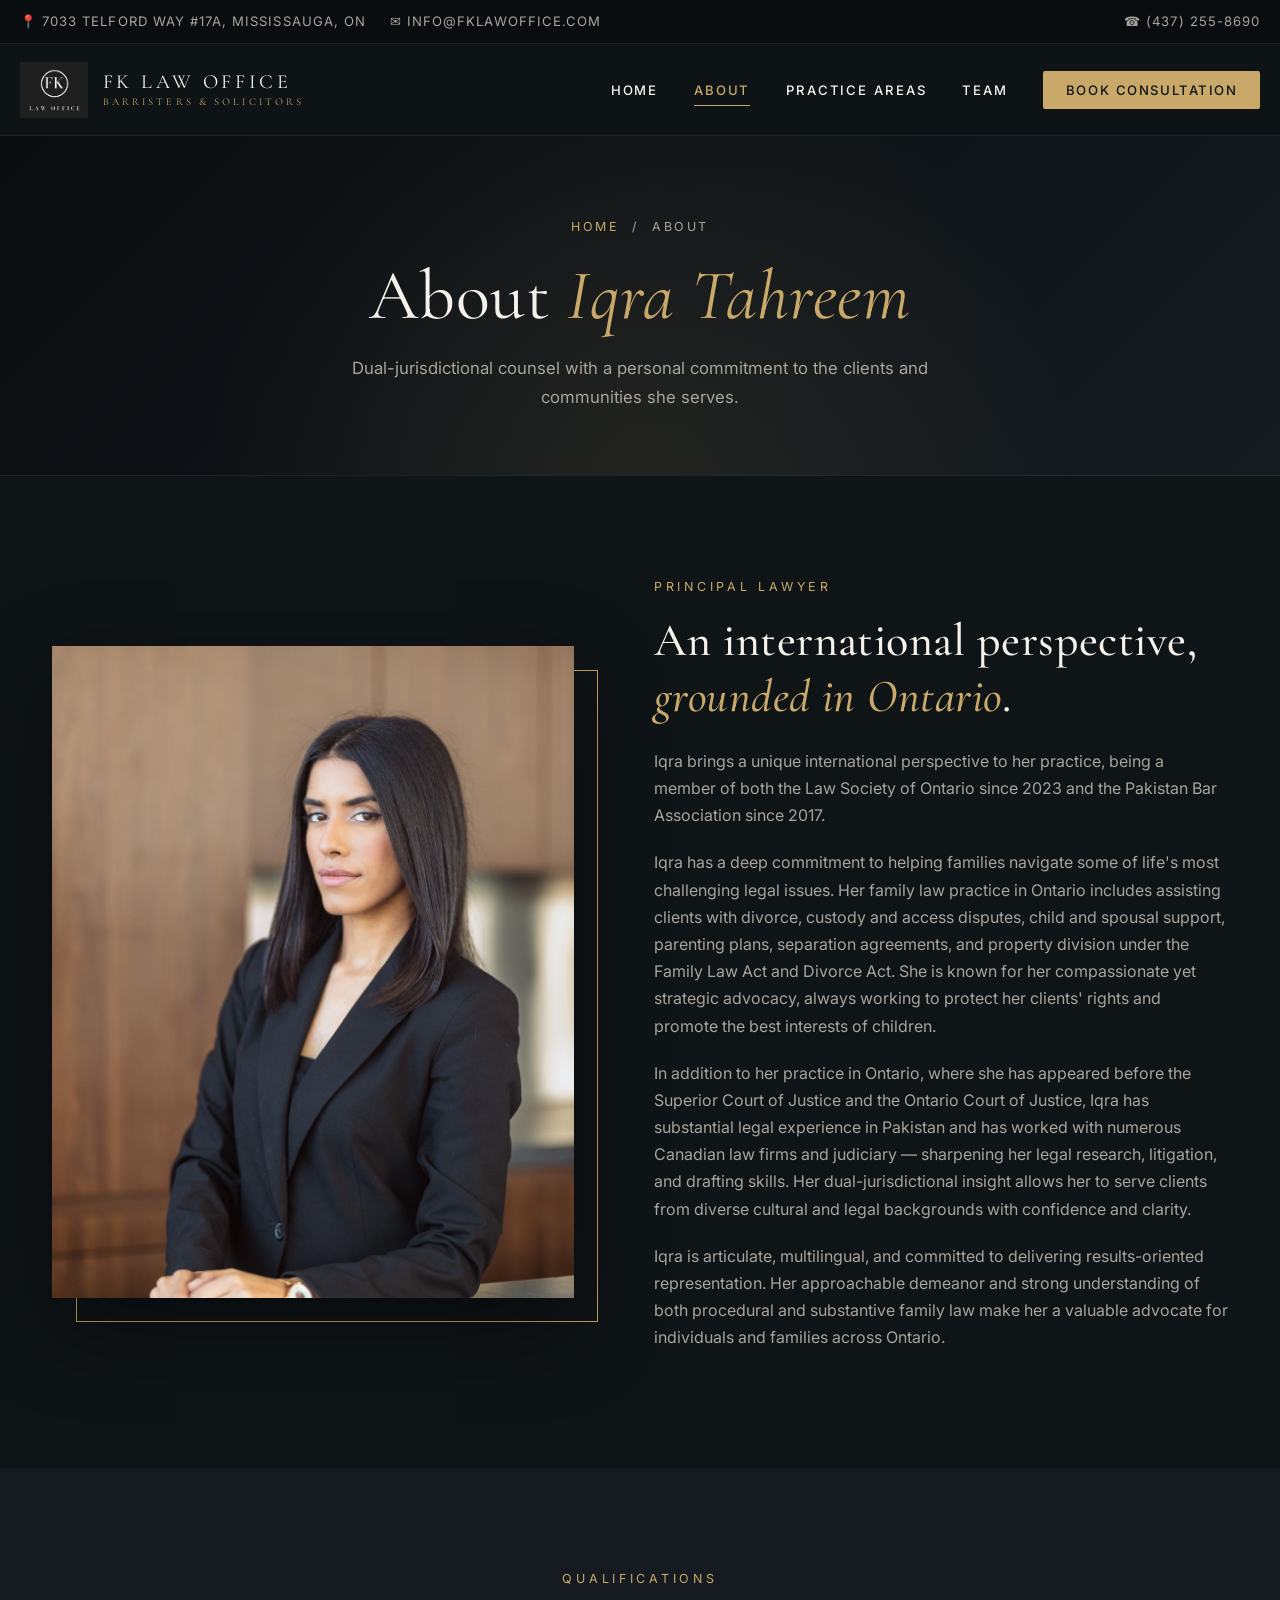
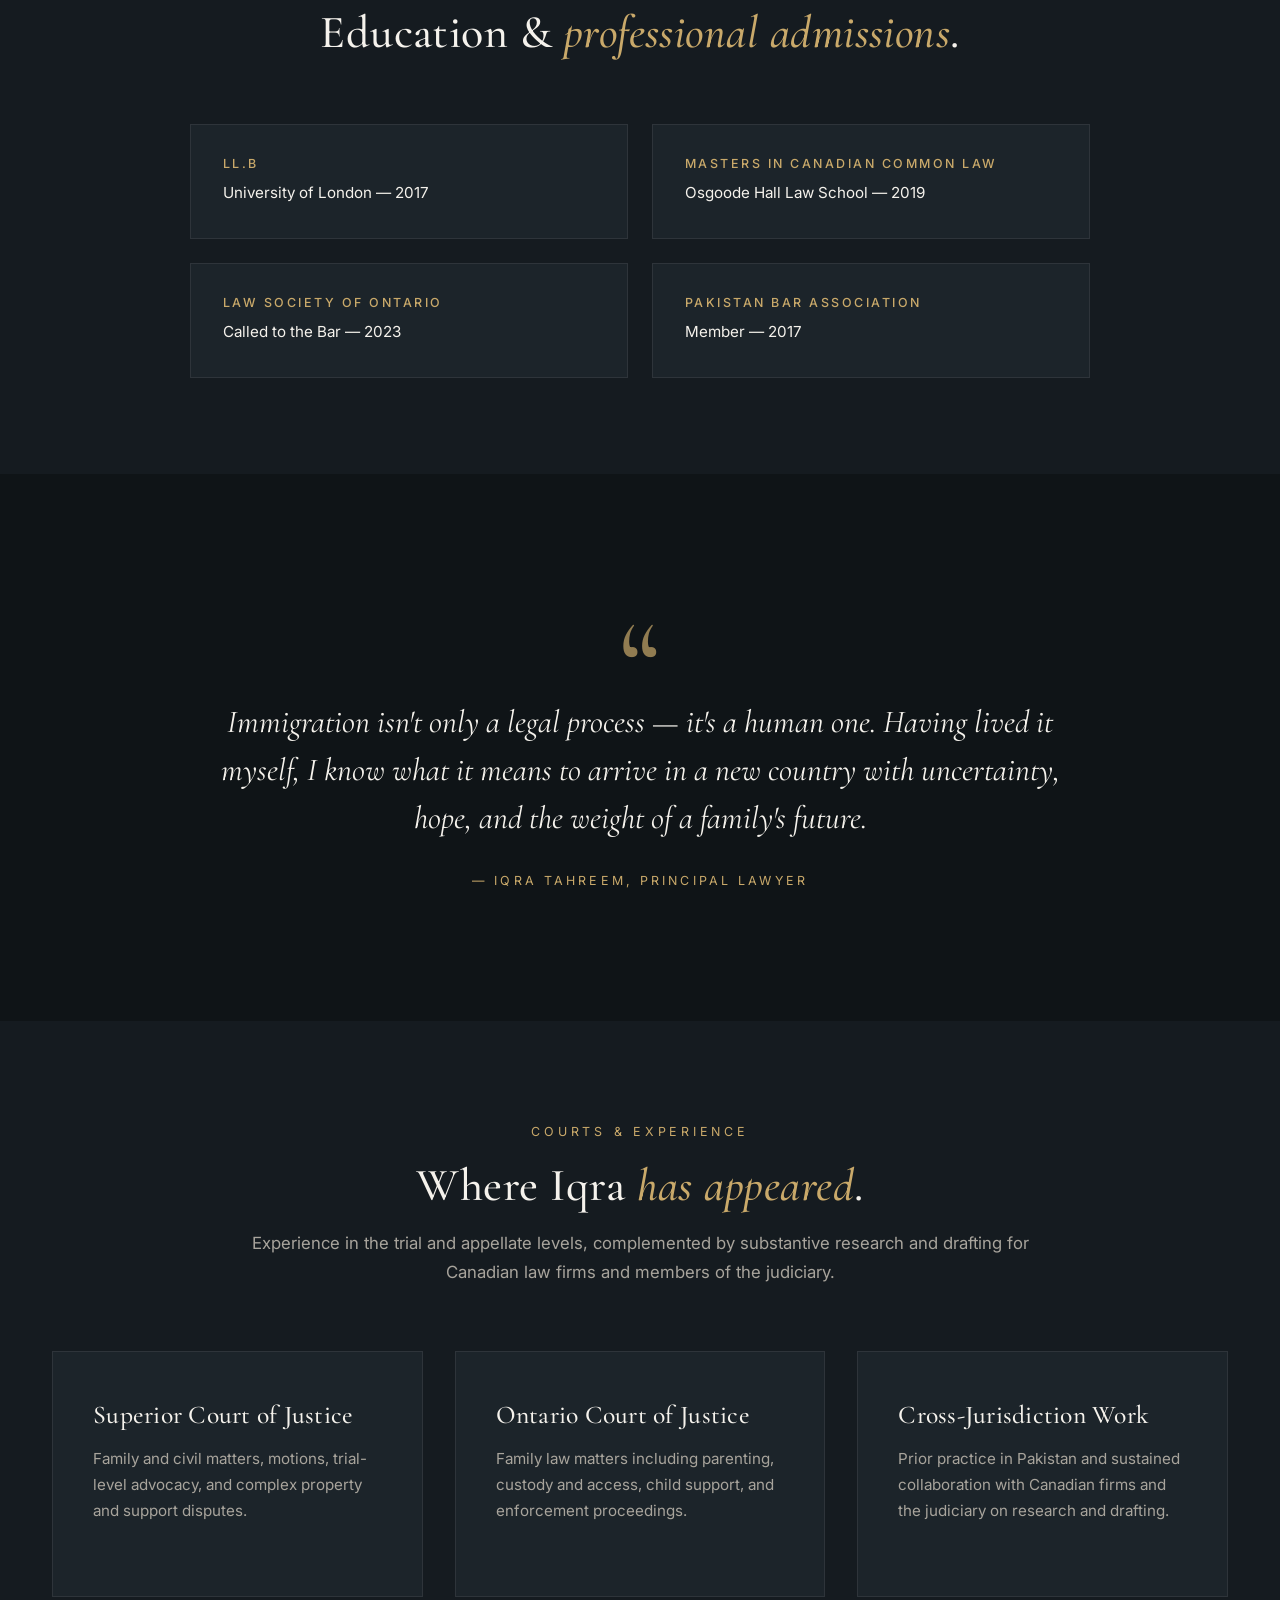
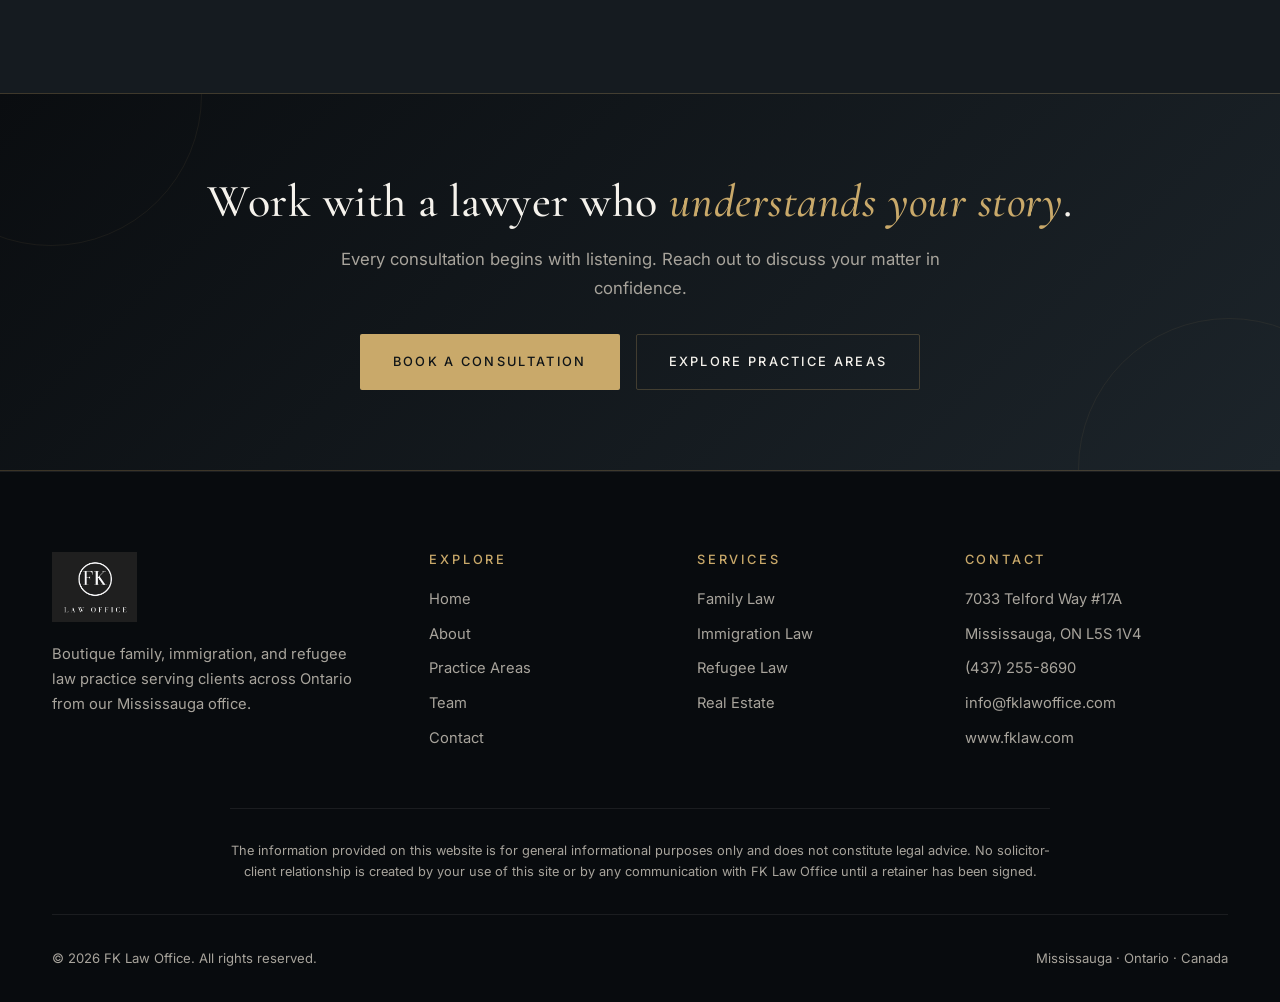
==== about.html @ 16a37f05 "Initial commit: FK Law Office multi-page website - Home, About, Practice Areas, Team, Contact pages " ====
<!DOCTYPE html>
<html lang="en">
<head>
  <meta charset="UTF-8" />
  <meta name="viewport" content="width=device-width, initial-scale=1.0" />
  <title>About Iqra Tahreem | FK Law Office</title>
  <meta name="description" content="Iqra Tahreem is a Barrister & Solicitor licensed in Ontario and Pakistan, leading FK Law Office with a focus on family, immigration, and refugee law." />
  <link rel="preconnect" href="https://fonts.googleapis.com" />
  <link rel="preconnect" href="https://fonts.gstatic.com" crossorigin />
  <link href="https://fonts.googleapis.com/css2?family=Cormorant+Garamond:ital,wght@0,400;0,500;0,600;1,400;1,500&family=Inter:wght@300;400;500;600&display=swap" rel="stylesheet" />
  <link rel="stylesheet" href="css/styles.css" />
  <link rel="icon" type="image/png" href="assets/logo.png" />
</head>
<body>

  <div class="topbar">
    <div class="container topbar-inner">
      <div class="topbar-contact">
        <span>📍 7033 Telford Way #17A, Mississauga, ON</span>
        <span>✉ info@fklawoffice.com</span>
      </div>
      <div><a href="tel:+14372558690">☎ (437) 255-8690</a></div>
    </div>
  </div>

  <nav class="nav">
    <div class="container nav-inner">
      <a href="index.html" class="brand">
        <img src="assets/logo.png" alt="FK Law Office" />
        <div class="brand-text">FK Law Office<span>Barristers & Solicitors</span></div>
      </a>
      <button class="menu-toggle" aria-label="Toggle menu" aria-expanded="false"><span></span><span></span><span></span></button>
      <ul class="nav-links">
        <li><a href="index.html">Home</a></li>
        <li><a href="about.html" class="active">About</a></li>
        <li><a href="practice-areas.html">Practice Areas</a></li>
        <li><a href="team.html">Team</a></li>
        <li><a href="contact.html" class="nav-cta">Book Consultation</a></li>
      </ul>
    </div>
  </nav>

  <header class="page-header">
    <div class="container">
      <div class="breadcrumb"><a href="index.html">Home</a> &nbsp;/&nbsp; About</div>
      <h1>About <em>Iqra Tahreem</em></h1>
      <p>Dual-jurisdictional counsel with a personal commitment to the clients and communities she serves.</p>
    </div>
  </header>

  <section class="section">
    <div class="container split">
      <div class="split-image reveal">
        <img src="assets/iqra.jpeg" alt="Iqra Tahreem, Principal Lawyer" />
      </div>
      <div class="split-content reveal">
        <span class="section-kicker">Principal Lawyer</span>
        <h2>An international perspective, <em>grounded in Ontario</em>.</h2>
        <p>
          Iqra brings a unique international perspective to her practice, being a member of both the Law
          Society of Ontario since 2023 and the Pakistan Bar Association since 2017.
        </p>
        <p>
          Iqra has a deep commitment to helping families navigate some of life's most challenging legal
          issues. Her family law practice in Ontario includes assisting clients with divorce, custody
          and access disputes, child and spousal support, parenting plans, separation agreements, and
          property division under the Family Law Act and Divorce Act. She is known for her compassionate
          yet strategic advocacy, always working to protect her clients' rights and promote the best
          interests of children.
        </p>
        <p>
          In addition to her practice in Ontario, where she has appeared before the Superior Court of
          Justice and the Ontario Court of Justice, Iqra has substantial legal experience in Pakistan
          and has worked with numerous Canadian law firms and judiciary — sharpening her legal research,
          litigation, and drafting skills. Her dual-jurisdictional insight allows her to serve clients
          from diverse cultural and legal backgrounds with confidence and clarity.
        </p>
        <p>
          Iqra is articulate, multilingual, and committed to delivering results-oriented representation.
          Her approachable demeanor and strong understanding of both procedural and substantive family
          law make her a valuable advocate for individuals and families across Ontario.
        </p>
      </div>
    </div>
  </section>

  <section class="section section-alt">
    <div class="container">
      <div class="section-head reveal">
        <span class="section-kicker">Qualifications</span>
        <h2>Education & <em>professional admissions</em>.</h2>
      </div>

      <div class="credentials" style="max-width: 900px; margin: 0 auto; border: none; padding-top: 0; grid-template-columns: 1fr 1fr;">
        <div class="credential reveal" style="padding: 2rem; background: var(--color-surface); border: 1px solid var(--color-line-soft);">
          <h4>LL.B</h4>
          <p style="margin-top: 0.5rem;">University of London — 2017</p>
        </div>
        <div class="credential reveal" style="padding: 2rem; background: var(--color-surface); border: 1px solid var(--color-line-soft);">
          <h4>Masters in Canadian Common Law</h4>
          <p style="margin-top: 0.5rem;">Osgoode Hall Law School — 2019</p>
        </div>
        <div class="credential reveal" style="padding: 2rem; background: var(--color-surface); border: 1px solid var(--color-line-soft);">
          <h4>Law Society of Ontario</h4>
          <p style="margin-top: 0.5rem;">Called to the Bar — 2023</p>
        </div>
        <div class="credential reveal" style="padding: 2rem; background: var(--color-surface); border: 1px solid var(--color-line-soft);">
          <h4>Pakistan Bar Association</h4>
          <p style="margin-top: 0.5rem;">Member — 2017</p>
        </div>
      </div>
    </div>
  </section>

  <section class="section">
    <div class="container">
      <div class="quote-block reveal">
        <p>Immigration isn't only a legal process — it's a human one. Having lived it myself, I know what it means to arrive in a new country with uncertainty, hope, and the weight of a family's future.</p>
        <span class="quote-attr">— Iqra Tahreem, Principal Lawyer</span>
      </div>
    </div>
  </section>

  <section class="section section-alt">
    <div class="container">
      <div class="section-head reveal">
        <span class="section-kicker">Courts & Experience</span>
        <h2>Where Iqra <em>has appeared</em>.</h2>
        <p>Experience in the trial and appellate levels, complemented by substantive research and drafting for Canadian law firms and members of the judiciary.</p>
      </div>

      <div class="practice-grid">
        <div class="practice-card reveal">
          <h3>Superior Court of Justice</h3>
          <p>Family and civil matters, motions, trial-level advocacy, and complex property and support disputes.</p>
        </div>
        <div class="practice-card reveal">
          <h3>Ontario Court of Justice</h3>
          <p>Family law matters including parenting, custody and access, child support, and enforcement proceedings.</p>
        </div>
        <div class="practice-card reveal">
          <h3>Cross-Jurisdiction Work</h3>
          <p>Prior practice in Pakistan and sustained collaboration with Canadian firms and the judiciary on research and drafting.</p>
        </div>
      </div>
    </div>
  </section>

  <section class="cta-banner">
    <div class="container">
      <h2>Work with a lawyer who <em>understands your story</em>.</h2>
      <p>Every consultation begins with listening. Reach out to discuss your matter in confidence.</p>
      <div class="hero-actions" style="justify-content: center;">
        <a href="contact.html" class="btn btn-primary">Book a Consultation</a>
        <a href="practice-areas.html" class="btn btn-outline">Explore Practice Areas</a>
      </div>
    </div>
  </section>

  <footer class="footer">
    <div class="container">
      <div class="footer-grid">
        <div class="footer-brand">
          <img src="assets/logo.png" alt="FK Law Office" />
          <p>Boutique family, immigration, and refugee law practice serving clients across Ontario from our Mississauga office.</p>
        </div>
        <div>
          <h5>Explore</h5>
          <ul>
            <li><a href="index.html">Home</a></li>
            <li><a href="about.html">About</a></li>
            <li><a href="practice-areas.html">Practice Areas</a></li>
            <li><a href="team.html">Team</a></li>
            <li><a href="contact.html">Contact</a></li>
          </ul>
        </div>
        <div>
          <h5>Services</h5>
          <ul>
            <li><a href="practice-areas.html#family">Family Law</a></li>
            <li><a href="practice-areas.html#immigration">Immigration Law</a></li>
            <li><a href="practice-areas.html#refugee">Refugee Law</a></li>
            <li><a href="practice-areas.html#realestate">Real Estate</a></li>
          </ul>
        </div>
        <div>
          <h5>Contact</h5>
          <ul>
            <li>7033 Telford Way #17A</li>
            <li>Mississauga, ON L5S 1V4</li>
            <li><a href="tel:+14372558690">(437) 255-8690</a></li>
            <li><a href="mailto:info@fklawoffice.com">info@fklawoffice.com</a></li>
            <li><a href="https://www.fklaw.com">www.fklaw.com</a></li>
          </ul>
        </div>
      </div>
      <p class="footer-disclaimer">The information provided on this website is for general informational purposes only and does not constitute legal advice. No solicitor-client relationship is created by your use of this site or by any communication with FK Law Office until a retainer has been signed.</p>
      <div class="footer-bottom">
        <span>&copy; 2026 FK Law Office. All rights reserved.</span>
        <span>Mississauga · Ontario · Canada</span>
      </div>
    </div>
  </footer>

  <script src="js/script.js"></script>
</body>
</html>
---- css/styles.css ----
/* ============================================
   FK Law Office — Premium Stylesheet
   ============================================ */

:root {
  --color-bg: #0f1417;
  --color-bg-alt: #151b20;
  --color-surface: #1c242a;
  --color-ink: #f5f2ec;
  --color-muted: #a8a49c;
  --color-accent: #c9a96a;
  --color-accent-dark: #a8894f;
  --color-line: rgba(201, 169, 106, 0.25);
  --color-line-soft: rgba(245, 242, 236, 0.08);
  --font-serif: 'Cormorant Garamond', 'Playfair Display', Georgia, 'Times New Roman', serif;
  --font-sans: 'Inter', 'Helvetica Neue', Arial, sans-serif;
  --max-w: 1240px;
  --shadow-lg: 0 30px 80px rgba(0, 0, 0, 0.45);
}

* {
  margin: 0;
  padding: 0;
  box-sizing: border-box;
}

html {
  scroll-behavior: smooth;
  -webkit-font-smoothing: antialiased;
  -moz-osx-font-smoothing: grayscale;
}

body {
  font-family: var(--font-sans);
  font-size: 16px;
  line-height: 1.7;
  color: var(--color-ink);
  background: var(--color-bg);
  overflow-x: hidden;
}

img {
  max-width: 100%;
  display: block;
}

a {
  color: inherit;
  text-decoration: none;
  transition: color 0.3s ease;
}

h1, h2, h3, h4, h5 {
  font-family: var(--font-serif);
  font-weight: 500;
  letter-spacing: 0.01em;
  line-height: 1.2;
  color: var(--color-ink);
}

h1 { font-size: clamp(2.6rem, 5.5vw, 4.5rem); }
h2 { font-size: clamp(2rem, 3.6vw, 3rem); }
h3 { font-size: clamp(1.4rem, 2vw, 1.75rem); }

p { color: var(--color-muted); }

.container {
  max-width: var(--max-w);
  margin: 0 auto;
  padding: 0 2rem;
}

/* ============================================
   Top Bar
   ============================================ */

.topbar {
  background: #0a0d10;
  border-bottom: 1px solid var(--color-line-soft);
  font-size: 0.82rem;
  letter-spacing: 0.08em;
  text-transform: uppercase;
  color: var(--color-muted);
}

.topbar-inner {
  display: flex;
  justify-content: space-between;
  align-items: center;
  padding: 0.65rem 0;
  gap: 1rem;
  flex-wrap: wrap;
}

.topbar a:hover { color: var(--color-accent); }

.topbar-contact { display: flex; gap: 1.5rem; flex-wrap: wrap; }
.topbar-contact span { display: inline-flex; align-items: center; gap: 0.5rem; }

/* ============================================
   Navigation
   ============================================ */

.nav {
  position: sticky;
  top: 0;
  z-index: 100;
  background: rgba(15, 20, 23, 0.96);
  backdrop-filter: blur(12px);
  border-bottom: 1px solid var(--color-line-soft);
  transition: all 0.3s ease;
}

.nav-inner {
  display: flex;
  justify-content: space-between;
  align-items: center;
  padding: 1.1rem 0;
}

.brand {
  display: flex;
  align-items: center;
  gap: 0.9rem;
}

.brand img {
  height: 56px;
  width: auto;
}

.brand-text {
  font-family: var(--font-serif);
  font-size: 1.25rem;
  letter-spacing: 0.18em;
  text-transform: uppercase;
  color: var(--color-ink);
  line-height: 1;
}

.brand-text span {
  display: block;
  font-size: 0.65rem;
  letter-spacing: 0.3em;
  color: var(--color-accent);
  margin-top: 0.35rem;
}

.nav-links {
  display: flex;
  gap: 2.2rem;
  list-style: none;
  align-items: center;
}

.nav-links a {
  font-size: 0.82rem;
  letter-spacing: 0.15em;
  text-transform: uppercase;
  color: var(--color-ink);
  padding: 0.4rem 0;
  position: relative;
  font-weight: 500;
}

.nav-links a::after {
  content: '';
  position: absolute;
  left: 0;
  bottom: -2px;
  width: 0;
  height: 1px;
  background: var(--color-accent);
  transition: width 0.3s ease;
}

.nav-links a:hover::after,
.nav-links a.active::after { width: 100%; }

.nav-links a.active { color: var(--color-accent); }

.nav-cta {
  background: var(--color-accent);
  color: var(--color-bg) !important;
  padding: 0.7rem 1.4rem !important;
  border-radius: 2px;
  letter-spacing: 0.12em !important;
  transition: background 0.3s ease;
}

.nav-cta::after { display: none !important; }
.nav-cta:hover { background: var(--color-accent-dark); }

.menu-toggle {
  display: none;
  background: none;
  border: none;
  color: var(--color-ink);
  cursor: pointer;
  padding: 0.5rem;
}

.menu-toggle span {
  display: block;
  width: 26px;
  height: 1.5px;
  background: var(--color-ink);
  margin: 6px 0;
  transition: 0.3s;
}

/* ============================================
   Hero
   ============================================ */

.hero {
  position: relative;
  min-height: 85vh;
  display: flex;
  align-items: center;
  overflow: hidden;
  background: linear-gradient(135deg, #0a0d10 0%, #151b20 100%);
}

.hero::before {
  content: '';
  position: absolute;
  inset: 0;
  background-image:
    radial-gradient(circle at 20% 30%, rgba(201, 169, 106, 0.08), transparent 40%),
    radial-gradient(circle at 80% 70%, rgba(201, 169, 106, 0.05), transparent 50%);
  pointer-events: none;
}

.hero-grid {
  display: grid;
  grid-template-columns: 1.15fr 1fr;
  gap: 4rem;
  align-items: center;
  padding: 6rem 0 5rem;
  position: relative;
  z-index: 1;
}

.hero-tag {
  display: inline-block;
  font-size: 0.8rem;
  letter-spacing: 0.3em;
  text-transform: uppercase;
  color: var(--color-accent);
  padding-left: 3rem;
  position: relative;
  margin-bottom: 1.5rem;
}

.hero-tag::before {
  content: '';
  position: absolute;
  left: 0;
  top: 50%;
  width: 2.3rem;
  height: 1px;
  background: var(--color-accent);
}

.hero h1 {
  font-weight: 400;
  margin-bottom: 1.5rem;
}

.hero h1 em {
  font-style: italic;
  color: var(--color-accent);
  font-weight: 300;
}

.hero-lede {
  font-size: 1.1rem;
  color: var(--color-muted);
  max-width: 540px;
  margin-bottom: 2.5rem;
}

.hero-actions {
  display: flex;
  gap: 1rem;
  flex-wrap: wrap;
}

.btn {
  display: inline-flex;
  align-items: center;
  gap: 0.6rem;
  padding: 1rem 2rem;
  font-size: 0.8rem;
  letter-spacing: 0.18em;
  text-transform: uppercase;
  font-weight: 500;
  border: 1px solid transparent;
  cursor: pointer;
  transition: all 0.3s ease;
  border-radius: 2px;
  font-family: var(--font-sans);
}

.btn-primary {
  background: var(--color-accent);
  color: var(--color-bg);
}

.btn-primary:hover {
  background: var(--color-accent-dark);
  transform: translateY(-2px);
}

.btn-outline {
  background: transparent;
  color: var(--color-ink);
  border-color: var(--color-line);
}

.btn-outline:hover {
  border-color: var(--color-accent);
  color: var(--color-accent);
}

.hero-image {
  position: relative;
  aspect-ratio: 3/4;
  max-height: 640px;
  margin-left: auto;
}

.hero-image::before {
  content: '';
  position: absolute;
  inset: -1.5rem -1.5rem 1.5rem 1.5rem;
  border: 1px solid var(--color-accent);
  z-index: 0;
}

.hero-image img {
  position: relative;
  z-index: 1;
  width: 100%;
  height: 100%;
  object-fit: cover;
  filter: saturate(0.92) contrast(1.02);
  box-shadow: var(--shadow-lg);
}

/* ============================================
   Section
   ============================================ */

.section {
  padding: 6rem 0;
  position: relative;
}

.section-alt { background: var(--color-bg-alt); }

.section-head {
  text-align: center;
  max-width: 780px;
  margin: 0 auto 4rem;
}

.section-kicker {
  display: inline-block;
  font-size: 0.78rem;
  letter-spacing: 0.3em;
  text-transform: uppercase;
  color: var(--color-accent);
  margin-bottom: 1rem;
}

.section-head h2 {
  margin-bottom: 1rem;
}

.section-head h2 em {
  font-style: italic;
  color: var(--color-accent);
}

.section-head p {
  font-size: 1.05rem;
}

/* ============================================
   Practice Areas Cards
   ============================================ */

.practice-grid {
  display: grid;
  grid-template-columns: repeat(auto-fit, minmax(300px, 1fr));
  gap: 2rem;
}

.practice-card {
  background: var(--color-surface);
  border: 1px solid var(--color-line-soft);
  padding: 3rem 2.5rem;
  position: relative;
  overflow: hidden;
  transition: all 0.4s ease;
}

.practice-card::before {
  content: '';
  position: absolute;
  top: 0;
  left: 0;
  width: 100%;
  height: 2px;
  background: var(--color-accent);
  transform: scaleX(0);
  transform-origin: left;
  transition: transform 0.4s ease;
}

.practice-card:hover {
  transform: translateY(-6px);
  border-color: var(--color-line);
  background: #1f272e;
}

.practice-card:hover::before { transform: scaleX(1); }

.practice-icon {
  width: 62px;
  height: 62px;
  border: 1px solid var(--color-accent);
  border-radius: 50%;
  display: flex;
  align-items: center;
  justify-content: center;
  margin-bottom: 1.75rem;
  color: var(--color-accent);
}

.practice-icon svg { width: 28px; height: 28px; }

.practice-card h3 {
  margin-bottom: 1rem;
  color: var(--color-ink);
}

.practice-card p {
  font-size: 0.95rem;
  margin-bottom: 1.5rem;
}

.card-link {
  font-size: 0.78rem;
  letter-spacing: 0.2em;
  text-transform: uppercase;
  color: var(--color-accent);
  display: inline-flex;
  align-items: center;
  gap: 0.5rem;
  transition: gap 0.3s ease;
}

.card-link:hover { gap: 0.9rem; }

/* ============================================
   About / Split
   ============================================ */

.split {
  display: grid;
  grid-template-columns: 1fr 1.1fr;
  gap: 5rem;
  align-items: center;
}

.split-image {
  position: relative;
  aspect-ratio: 4/5;
}

.split-image::after {
  content: '';
  position: absolute;
  inset: 1.5rem -1.5rem -1.5rem 1.5rem;
  border: 1px solid var(--color-accent);
  z-index: 0;
}

.split-image img {
  position: relative;
  z-index: 1;
  width: 100%;
  height: 100%;
  object-fit: cover;
  box-shadow: var(--shadow-lg);
}

.split-content h2 {
  margin-bottom: 1.5rem;
}

.split-content h2 em { font-style: italic; color: var(--color-accent); }

.split-content p {
  margin-bottom: 1.25rem;
  font-size: 1rem;
}

.credentials {
  margin-top: 2rem;
  padding-top: 2rem;
  border-top: 1px solid var(--color-line-soft);
  display: grid;
  grid-template-columns: 1fr 1fr;
  gap: 1.5rem;
}

.credential h4 {
  font-family: var(--font-sans);
  font-size: 0.78rem;
  letter-spacing: 0.2em;
  text-transform: uppercase;
  color: var(--color-accent);
  margin-bottom: 0.5rem;
}

.credential p {
  font-size: 0.95rem;
  color: var(--color-ink);
  margin: 0;
}

/* ============================================
   Stats
   ============================================ */

.stats {
  display: grid;
  grid-template-columns: repeat(auto-fit, minmax(180px, 1fr));
  gap: 2rem;
  padding: 3rem 0;
  border-top: 1px solid var(--color-line-soft);
  border-bottom: 1px solid var(--color-line-soft);
}

.stat { text-align: center; }
.stat-num {
  font-family: var(--font-serif);
  font-size: clamp(2.5rem, 4vw, 3.5rem);
  color: var(--color-accent);
  display: block;
  line-height: 1;
  margin-bottom: 0.5rem;
}
.stat-label {
  font-size: 0.78rem;
  letter-spacing: 0.2em;
  text-transform: uppercase;
  color: var(--color-muted);
}

/* ============================================
   Team
   ============================================ */

.team-grid {
  display: grid;
  grid-template-columns: repeat(auto-fit, minmax(280px, 1fr));
  gap: 2rem;
}

.team-card {
  background: var(--color-surface);
  padding: 2.5rem 2rem;
  border: 1px solid var(--color-line-soft);
  text-align: center;
  transition: all 0.3s ease;
}

.team-card:hover {
  border-color: var(--color-accent);
  transform: translateY(-4px);
}

.team-photo {
  width: 140px;
  height: 140px;
  border-radius: 50%;
  margin: 0 auto 1.5rem;
  background: linear-gradient(135deg, #252d33, #1a2126);
  border: 1px solid var(--color-accent);
  display: flex;
  align-items: center;
  justify-content: center;
  overflow: hidden;
  position: relative;
}

.team-photo img { width: 100%; height: 100%; object-fit: cover; }

.team-initial {
  font-family: var(--font-serif);
  font-size: 3rem;
  color: var(--color-accent);
}

.team-card h3 {
  margin-bottom: 0.4rem;
  font-size: 1.45rem;
}

.team-role {
  font-size: 0.78rem;
  letter-spacing: 0.2em;
  text-transform: uppercase;
  color: var(--color-accent);
  display: block;
  margin-bottom: 1.25rem;
}

.team-bio {
  font-size: 0.92rem;
  color: var(--color-muted);
}

/* ============================================
   CTA Banner
   ============================================ */

.cta-banner {
  background: linear-gradient(135deg, #0a0d10 0%, #1c242a 100%);
  padding: 5rem 0;
  text-align: center;
  position: relative;
  overflow: hidden;
  border-top: 1px solid var(--color-line);
  border-bottom: 1px solid var(--color-line);
}

.cta-banner::before,
.cta-banner::after {
  content: '';
  position: absolute;
  width: 300px;
  height: 300px;
  border: 1px solid var(--color-accent);
  border-radius: 50%;
  opacity: 0.08;
}

.cta-banner::before { top: -150px; left: -100px; }
.cta-banner::after { bottom: -150px; right: -100px; }

.cta-banner h2 {
  margin-bottom: 1rem;
  position: relative;
}
.cta-banner h2 em { font-style: italic; color: var(--color-accent); }

.cta-banner p {
  max-width: 620px;
  margin: 0 auto 2rem;
  font-size: 1.05rem;
  position: relative;
}

/* ============================================
   Contact / Forms
   ============================================ */

.contact-grid {
  display: grid;
  grid-template-columns: 1fr 1.3fr;
  gap: 4rem;
}

.contact-info h3 {
  margin-bottom: 2rem;
}

.contact-item {
  display: flex;
  gap: 1rem;
  margin-bottom: 1.75rem;
  padding-bottom: 1.75rem;
  border-bottom: 1px solid var(--color-line-soft);
}

.contact-item:last-child { border-bottom: none; }

.contact-icon {
  flex-shrink: 0;
  width: 42px;
  height: 42px;
  border: 1px solid var(--color-accent);
  border-radius: 50%;
  display: flex;
  align-items: center;
  justify-content: center;
  color: var(--color-accent);
}

.contact-icon svg { width: 18px; height: 18px; }

.contact-item-head {
  font-size: 0.75rem;
  letter-spacing: 0.2em;
  text-transform: uppercase;
  color: var(--color-accent);
  margin-bottom: 0.3rem;
}

.contact-item p, .contact-item a {
  color: var(--color-ink);
  font-size: 0.98rem;
  line-height: 1.5;
}

.contact-item a:hover { color: var(--color-accent); }

.form-card {
  background: var(--color-surface);
  padding: 3rem;
  border: 1px solid var(--color-line-soft);
}

.form-row {
  display: grid;
  grid-template-columns: 1fr 1fr;
  gap: 1.25rem;
  margin-bottom: 1.25rem;
}

.form-group {
  margin-bottom: 1.25rem;
}

.form-group label {
  display: block;
  font-size: 0.75rem;
  letter-spacing: 0.15em;
  text-transform: uppercase;
  color: var(--color-muted);
  margin-bottom: 0.5rem;
}

.form-group input,
.form-group select,
.form-group textarea {
  width: 100%;
  background: var(--color-bg);
  border: 1px solid var(--color-line-soft);
  color: var(--color-ink);
  padding: 0.9rem 1rem;
  font-size: 0.95rem;
  font-family: var(--font-sans);
  border-radius: 2px;
  transition: border-color 0.3s ease;
}

.form-group input:focus,
.form-group select:focus,
.form-group textarea:focus {
  outline: none;
  border-color: var(--color-accent);
}

.form-group textarea {
  min-height: 140px;
  resize: vertical;
}

.form-note {
  font-size: 0.8rem;
  color: var(--color-muted);
  margin-top: 1rem;
}

/* ============================================
   Page Header (inner pages)
   ============================================ */

.page-header {
  padding: 5rem 0 4rem;
  background: linear-gradient(135deg, #0a0d10 0%, #151b20 100%);
  text-align: center;
  border-bottom: 1px solid var(--color-line-soft);
  position: relative;
}

.page-header::before {
  content: '';
  position: absolute;
  inset: 0;
  background-image: radial-gradient(circle at 50% 100%, rgba(201, 169, 106, 0.1), transparent 60%);
}

.page-header .container { position: relative; }

.breadcrumb {
  font-size: 0.78rem;
  letter-spacing: 0.2em;
  text-transform: uppercase;
  color: var(--color-muted);
  margin-bottom: 1rem;
}

.breadcrumb a { color: var(--color-accent); }
.breadcrumb a:hover { color: var(--color-ink); }

.page-header h1 {
  font-weight: 400;
  margin-bottom: 1rem;
}
.page-header h1 em { font-style: italic; color: var(--color-accent); }

.page-header p {
  max-width: 640px;
  margin: 0 auto;
  font-size: 1.05rem;
}

/* ============================================
   Practice Detail Blocks
   ============================================ */

.practice-block {
  display: grid;
  grid-template-columns: 1fr 2fr;
  gap: 3rem;
  padding: 4rem 0;
  border-bottom: 1px solid var(--color-line-soft);
}

.practice-block:last-child { border-bottom: none; }

.practice-block-head {
  position: sticky;
  top: 120px;
  align-self: start;
}

.practice-block-head .section-kicker { margin-bottom: 0.75rem; }
.practice-block-head h2 { font-size: clamp(1.7rem, 2.8vw, 2.4rem); }
.practice-block-head h2 em { font-style: italic; color: var(--color-accent); }

.practice-block-body p {
  margin-bottom: 1.5rem;
  font-size: 1rem;
}

.service-list {
  list-style: none;
  margin-top: 2rem;
  display: grid;
  grid-template-columns: 1fr 1fr;
  gap: 0.9rem;
}

.service-list li {
  color: var(--color-ink);
  font-size: 0.95rem;
  padding-left: 1.5rem;
  position: relative;
}

.service-list li::before {
  content: '';
  position: absolute;
  left: 0;
  top: 0.6em;
  width: 8px;
  height: 1px;
  background: var(--color-accent);
}

/* ============================================
   Values / Why Us
   ============================================ */

.values-grid {
  display: grid;
  grid-template-columns: repeat(auto-fit, minmax(240px, 1fr));
  gap: 2rem;
  margin-top: 3rem;
}

.value-card {
  text-align: center;
  padding: 2rem 1rem;
}

.value-num {
  font-family: var(--font-serif);
  font-style: italic;
  font-size: 3rem;
  color: var(--color-accent);
  display: block;
  line-height: 1;
  margin-bottom: 1rem;
}

.value-card h4 {
  font-size: 1.25rem;
  margin-bottom: 0.75rem;
  font-family: var(--font-serif);
}

.value-card p { font-size: 0.95rem; }

/* ============================================
   Testimonial
   ============================================ */

.quote-block {
  max-width: 900px;
  margin: 0 auto;
  text-align: center;
  position: relative;
  padding: 2rem 1rem;
}

.quote-block::before {
  content: '“';
  font-family: var(--font-serif);
  font-size: 8rem;
  color: var(--color-accent);
  line-height: 1;
  display: block;
  margin-bottom: -2rem;
  opacity: 0.7;
}

.quote-block p {
  font-family: var(--font-serif);
  font-size: clamp(1.4rem, 2.5vw, 2rem);
  font-style: italic;
  color: var(--color-ink);
  line-height: 1.5;
  margin-bottom: 1.5rem;
}

.quote-attr {
  font-size: 0.78rem;
  letter-spacing: 0.25em;
  text-transform: uppercase;
  color: var(--color-accent);
}

/* ============================================
   Footer
   ============================================ */

.footer {
  background: #080b0e;
  padding: 5rem 0 2rem;
  color: var(--color-muted);
  border-top: 1px solid var(--color-line-soft);
}

.footer-grid {
  display: grid;
  grid-template-columns: 1.5fr 1fr 1fr 1.2fr;
  gap: 3rem;
  margin-bottom: 3rem;
}

.footer-brand img {
  height: 70px;
  margin-bottom: 1.25rem;
}

.footer-brand p {
  font-size: 0.92rem;
  max-width: 320px;
}

.footer h5 {
  font-family: var(--font-sans);
  font-size: 0.8rem;
  letter-spacing: 0.22em;
  text-transform: uppercase;
  color: var(--color-accent);
  margin-bottom: 1.25rem;
}

.footer ul { list-style: none; }
.footer li { margin-bottom: 0.6rem; font-size: 0.92rem; }
.footer a:hover { color: var(--color-accent); }

.footer-bottom {
  padding-top: 2rem;
  border-top: 1px solid var(--color-line-soft);
  display: flex;
  justify-content: space-between;
  align-items: center;
  flex-wrap: wrap;
  gap: 1rem;
  font-size: 0.82rem;
}

.footer-disclaimer {
  max-width: 820px;
  margin: 0 auto 2rem;
  font-size: 0.8rem;
  color: var(--color-muted);
  text-align: center;
  padding-top: 2rem;
  border-top: 1px solid var(--color-line-soft);
  line-height: 1.6;
}

/* ============================================
   Animations
   ============================================ */

@keyframes fadeUp {
  from { opacity: 0; transform: translateY(24px); }
  to { opacity: 1; transform: translateY(0); }
}

.reveal {
  opacity: 0;
  transform: translateY(24px);
  transition: opacity 0.8s ease, transform 0.8s ease;
}

.reveal.visible {
  opacity: 1;
  transform: translateY(0);
}

/* ============================================
   Responsive
   ============================================ */

@media (max-width: 980px) {
  .hero-grid,
  .split,
  .contact-grid,
  .practice-block {
    grid-template-columns: 1fr;
    gap: 3rem;
  }

  .practice-block-head { position: static; }

  .hero { min-height: auto; }

  .hero-image { max-width: 500px; margin: 0 auto; }

  .footer-grid { grid-template-columns: 1fr 1fr; }

  .menu-toggle { display: block; }

  .nav-links {
    position: absolute;
    top: 100%;
    left: 0;
    right: 0;
    background: var(--color-bg);
    flex-direction: column;
    padding: 2rem;
    gap: 1.5rem;
    border-bottom: 1px solid var(--color-line-soft);
    display: none;
  }

  .nav-links.open { display: flex; }

  .section { padding: 4.5rem 0; }

  .credentials,
  .service-list,
  .form-row { grid-template-columns: 1fr; }

  .form-card { padding: 2rem; }
}

@media (max-width: 600px) {
  .container { padding: 0 1.25rem; }
  .topbar-inner { font-size: 0.72rem; gap: 0.5rem; }
  .topbar-contact { gap: 0.8rem; }
  .footer-grid { grid-template-columns: 1fr; gap: 2rem; }
  .footer-bottom { justify-content: center; text-align: center; }
  .brand-text { font-size: 1rem; }
  .brand img { height: 48px; }
  .hero-actions { flex-direction: column; }
  .hero-actions .btn { width: 100%; justify-content: center; }
}
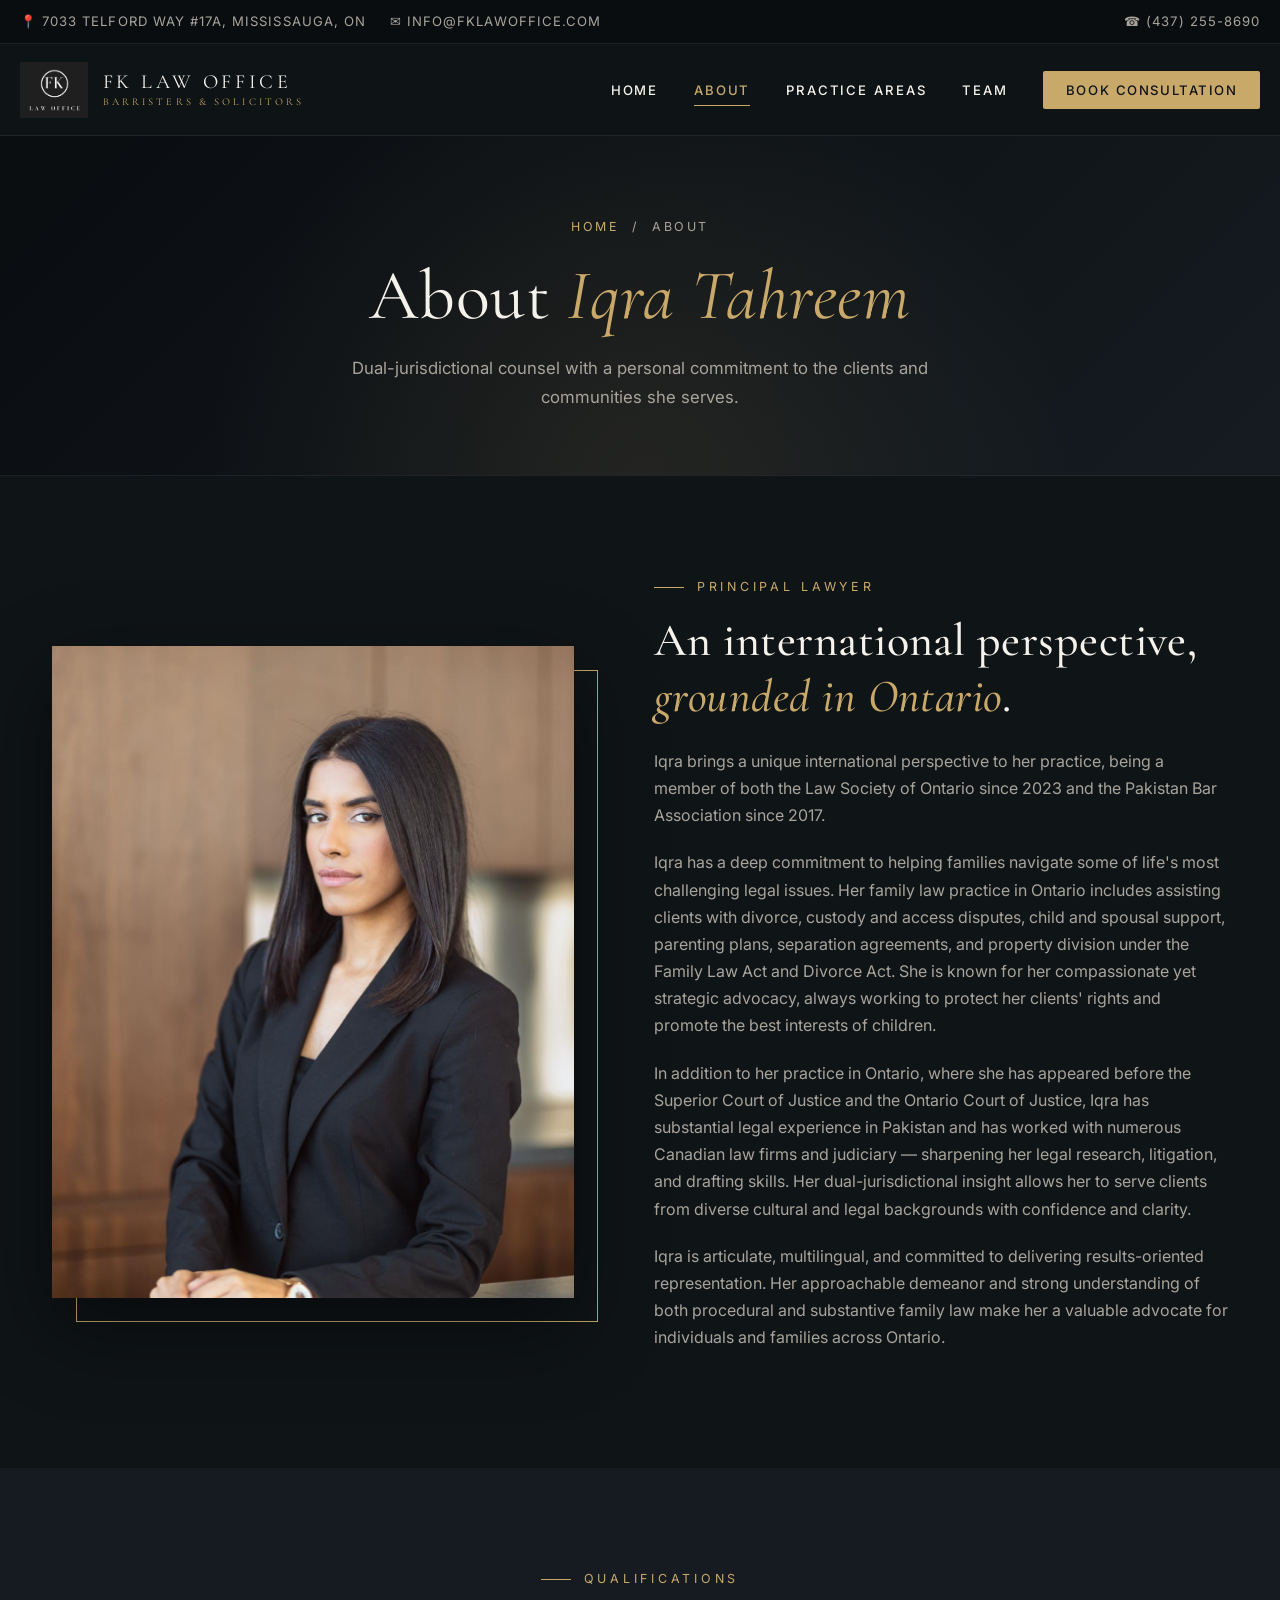
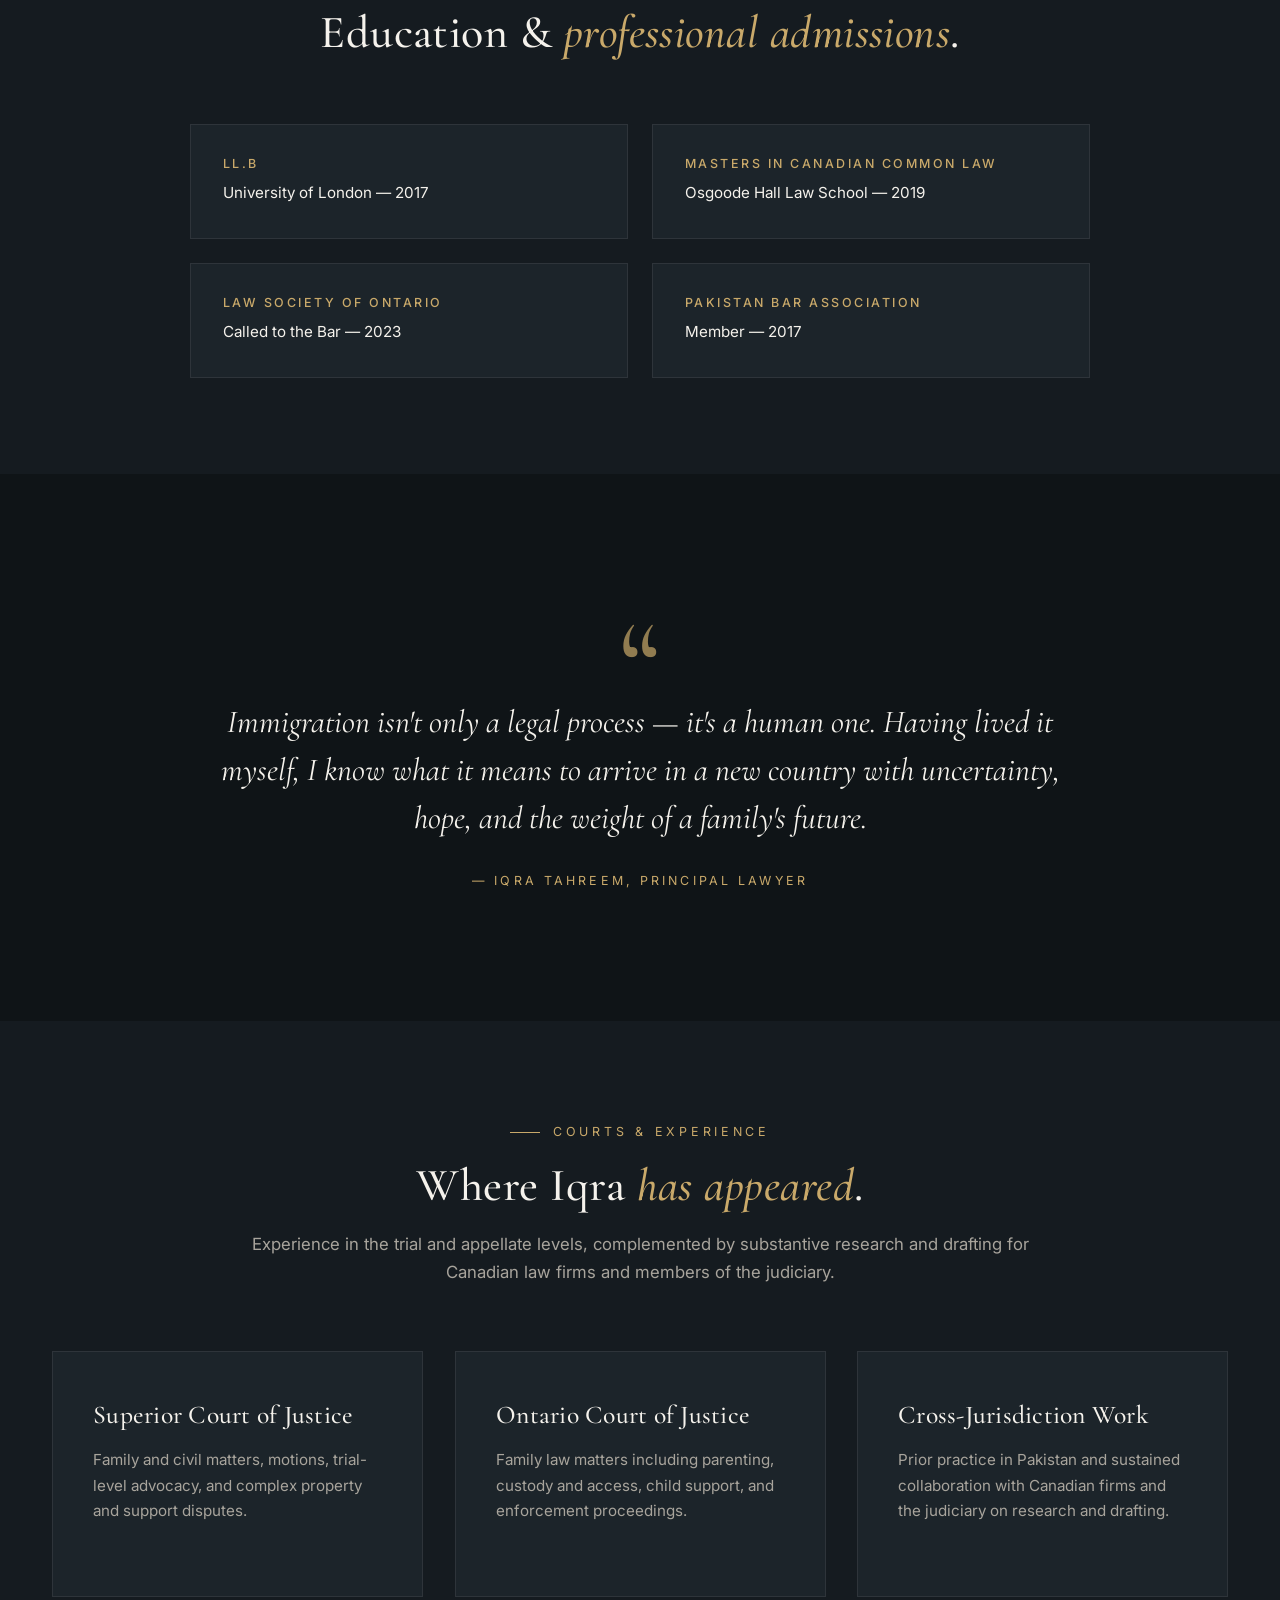
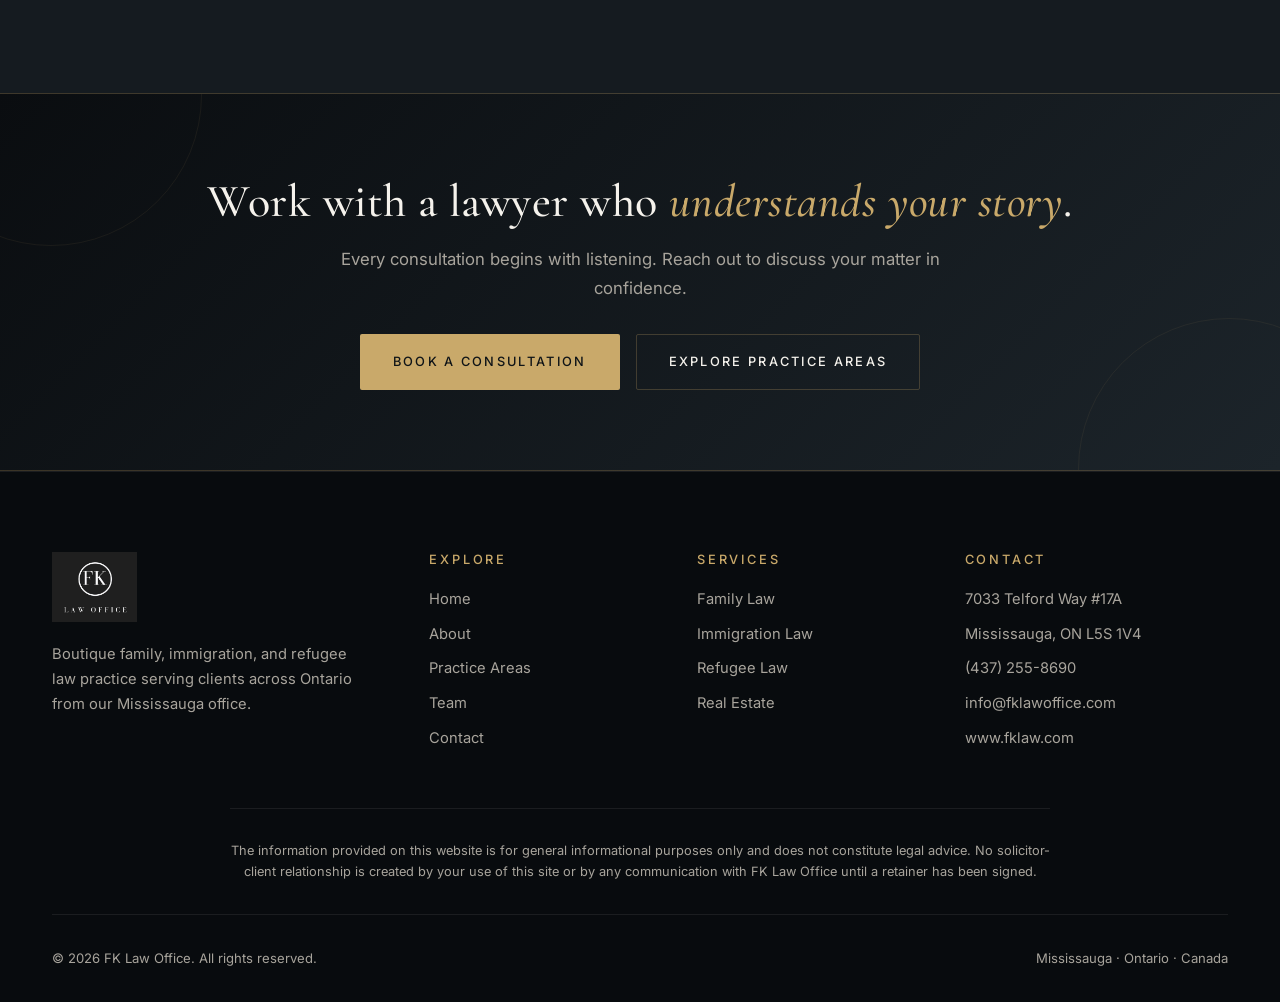
==== commit e979cea8: "Add dedicated practice-area pages with premium imagery and animations - family-law.html, immigration" ====
--- a/about.html
+++ b/about.html
@@ -177,10 +177,10 @@
         <div>
           <h5>Services</h5>
           <ul>
-            <li><a href="practice-areas.html#family">Family Law</a></li>
-            <li><a href="practice-areas.html#immigration">Immigration Law</a></li>
-            <li><a href="practice-areas.html#refugee">Refugee Law</a></li>
-            <li><a href="practice-areas.html#realestate">Real Estate</a></li>
+            <li><a href="family-law.html">Family Law</a></li>
+            <li><a href="immigration-law.html">Immigration Law</a></li>
+            <li><a href="refugee-law.html">Refugee Law</a></li>
+            <li><a href="real-estate.html">Real Estate</a></li>
           </ul>
         </div>
         <div>
--- a/css/styles.css
+++ b/css/styles.css
@@ -1014,6 +1014,253 @@
 }
 
 /* ============================================
+   Practice Hero (inner practice pages)
+   ============================================ */
+
+.practice-hero {
+  position: relative;
+  min-height: 70vh;
+  display: flex;
+  align-items: center;
+  background-size: cover;
+  background-position: center;
+  background-attachment: fixed;
+  overflow: hidden;
+  isolation: isolate;
+}
+
+.practice-hero::after {
+  content: '';
+  position: absolute;
+  inset: 0;
+  background:
+    radial-gradient(circle at 20% 20%, rgba(201, 169, 106, 0.15), transparent 45%),
+    radial-gradient(circle at 80% 80%, rgba(201, 169, 106, 0.10), transparent 55%);
+  pointer-events: none;
+  z-index: 0;
+}
+
+.practice-hero-inner {
+  padding: 6rem 0 5rem;
+  max-width: 900px;
+  position: relative;
+  z-index: 2;
+  animation: heroFade 1.2s ease-out both;
+}
+
+.practice-hero .breadcrumb {
+  margin-bottom: 1rem;
+  animation: slideDown 0.9s ease-out both;
+}
+
+.practice-hero .hero-tag { animation: slideDown 0.9s 0.1s ease-out both; }
+
+.practice-hero h1 {
+  font-weight: 400;
+  margin-bottom: 1.5rem;
+  animation: heroFade 1s 0.15s ease-out both;
+}
+
+.practice-hero h1 em {
+  font-style: italic;
+  color: var(--color-accent);
+}
+
+.practice-hero-lede {
+  font-size: 1.15rem;
+  color: var(--color-ink);
+  max-width: 640px;
+  margin-bottom: 2.5rem;
+  animation: heroFade 1s 0.3s ease-out both;
+}
+
+.practice-hero .hero-actions { animation: heroFade 1s 0.45s ease-out both; }
+
+/* ============================================
+   Service Grid (detailed service cards)
+   ============================================ */
+
+.service-grid {
+  display: grid;
+  grid-template-columns: repeat(auto-fit, minmax(290px, 1fr));
+  gap: 1.5rem;
+}
+
+.service-card {
+  background: var(--color-surface);
+  border: 1px solid var(--color-line-soft);
+  padding: 2.25rem 2rem;
+  position: relative;
+  overflow: hidden;
+  transition: all 0.4s cubic-bezier(0.2, 0.8, 0.2, 1);
+}
+
+.service-card::before {
+  content: '';
+  position: absolute;
+  left: 0;
+  top: 0;
+  bottom: 0;
+  width: 2px;
+  background: var(--color-accent);
+  transform: scaleY(0);
+  transform-origin: top;
+  transition: transform 0.4s ease;
+}
+
+.service-card::after {
+  content: '';
+  position: absolute;
+  right: -40px;
+  top: -40px;
+  width: 120px;
+  height: 120px;
+  border-radius: 50%;
+  background: radial-gradient(circle, rgba(201, 169, 106, 0.12), transparent 70%);
+  opacity: 0;
+  transition: opacity 0.4s ease;
+}
+
+.service-card:hover {
+  transform: translateY(-6px);
+  background: #222a30;
+  border-color: var(--color-accent);
+  box-shadow: 0 20px 50px rgba(0, 0, 0, 0.3);
+}
+
+.service-card:hover::before { transform: scaleY(1); }
+.service-card:hover::after { opacity: 1; }
+
+.service-card h3 {
+  font-size: 1.25rem;
+  margin-bottom: 0.9rem;
+  color: var(--color-ink);
+  position: relative;
+}
+
+.service-card p {
+  font-size: 0.95rem;
+  line-height: 1.65;
+  position: relative;
+}
+
+/* ============================================
+   Process Grid
+   ============================================ */
+
+.process-grid {
+  display: grid;
+  grid-template-columns: repeat(auto-fit, minmax(230px, 1fr));
+  gap: 0;
+  position: relative;
+}
+
+.process-step {
+  padding: 2.5rem 2rem;
+  text-align: left;
+  position: relative;
+  border-right: 1px solid var(--color-line-soft);
+  transition: background 0.3s ease;
+}
+
+.process-step:last-child { border-right: none; }
+
+.process-step:hover {
+  background: var(--color-surface);
+}
+
+.process-step:hover .process-num {
+  color: var(--color-accent);
+  transform: translateY(-4px);
+}
+
+.process-num {
+  font-family: var(--font-serif);
+  font-style: italic;
+  font-size: 3.5rem;
+  color: var(--color-accent-dark);
+  display: block;
+  line-height: 1;
+  margin-bottom: 1.25rem;
+  transition: all 0.3s ease;
+}
+
+.process-step h4 {
+  font-family: var(--font-serif);
+  font-size: 1.3rem;
+  margin-bottom: 0.75rem;
+}
+
+.process-step p {
+  font-size: 0.92rem;
+  line-height: 1.65;
+}
+
+/* ============================================
+   FAQ
+   ============================================ */
+
+.faq-list {
+  max-width: 860px;
+  margin: 0 auto;
+}
+
+.faq-item {
+  background: var(--color-surface);
+  border: 1px solid var(--color-line-soft);
+  border-radius: 2px;
+  margin-bottom: 0.85rem;
+  transition: all 0.3s ease;
+}
+
+.faq-item[open] {
+  border-color: var(--color-accent);
+  background: #1f272e;
+}
+
+.faq-item summary {
+  padding: 1.4rem 1.75rem;
+  cursor: pointer;
+  font-family: var(--font-serif);
+  font-size: 1.2rem;
+  color: var(--color-ink);
+  list-style: none;
+  position: relative;
+  padding-right: 3.5rem;
+  transition: color 0.3s ease;
+  font-weight: 500;
+}
+
+.faq-item summary::-webkit-details-marker { display: none; }
+
+.faq-item summary::after {
+  content: '+';
+  position: absolute;
+  right: 1.75rem;
+  top: 50%;
+  transform: translateY(-50%);
+  font-size: 1.5rem;
+  color: var(--color-accent);
+  font-family: var(--font-sans);
+  transition: transform 0.3s ease;
+  line-height: 1;
+}
+
+.faq-item[open] summary::after {
+  content: '−';
+  transform: translateY(-50%) rotate(180deg);
+}
+
+.faq-item summary:hover { color: var(--color-accent); }
+
+.faq-item p {
+  padding: 0 1.75rem 1.4rem;
+  font-size: 0.98rem;
+  line-height: 1.75;
+  animation: fadeUp 0.5s ease-out both;
+}
+
+/* ============================================
    Animations
    ============================================ */
 
@@ -1022,15 +1269,306 @@
   to { opacity: 1; transform: translateY(0); }
 }
 
+@keyframes heroFade {
+  from { opacity: 0; transform: translateY(30px); }
+  to { opacity: 1; transform: translateY(0); }
+}
+
+@keyframes slideDown {
+  from { opacity: 0; transform: translateY(-12px); }
+  to { opacity: 1; transform: translateY(0); }
+}
+
+@keyframes shimmer {
+  0% { background-position: -200% 0; }
+  100% { background-position: 200% 0; }
+}
+
+@keyframes float {
+  0%, 100% { transform: translateY(0); }
+  50% { transform: translateY(-10px); }
+}
+
+@keyframes pulse {
+  0%, 100% { transform: scale(1); opacity: 1; }
+  50% { transform: scale(1.05); opacity: 0.9; }
+}
+
+@keyframes kenBurns {
+  0% { transform: scale(1) translate(0, 0); }
+  100% { transform: scale(1.12) translate(-2%, -1%); }
+}
+
 .reveal {
   opacity: 0;
-  transform: translateY(24px);
-  transition: opacity 0.8s ease, transform 0.8s ease;
+  transform: translateY(28px);
+  transition: opacity 0.9s cubic-bezier(0.2, 0.8, 0.2, 1), transform 0.9s cubic-bezier(0.2, 0.8, 0.2, 1);
+  will-change: opacity, transform;
 }
 
 .reveal.visible {
   opacity: 1;
   transform: translateY(0);
+}
+
+.reveal-left {
+  opacity: 0;
+  transform: translateX(-40px);
+  transition: opacity 0.9s cubic-bezier(0.2, 0.8, 0.2, 1), transform 0.9s cubic-bezier(0.2, 0.8, 0.2, 1);
+}
+.reveal-left.visible { opacity: 1; transform: translateX(0); }
+
+.reveal-right {
+  opacity: 0;
+  transform: translateX(40px);
+  transition: opacity 0.9s cubic-bezier(0.2, 0.8, 0.2, 1), transform 0.9s cubic-bezier(0.2, 0.8, 0.2, 1);
+}
+.reveal-right.visible { opacity: 1; transform: translateX(0); }
+
+.reveal-zoom {
+  opacity: 0;
+  transform: scale(0.92);
+  transition: opacity 1s ease, transform 1s ease;
+}
+.reveal-zoom.visible { opacity: 1; transform: scale(1); }
+
+/* Stagger children */
+.stagger > * { opacity: 0; transform: translateY(24px); transition: all 0.8s ease; }
+.stagger.visible > *:nth-child(1) { opacity: 1; transform: translateY(0); transition-delay: 0.05s; }
+.stagger.visible > *:nth-child(2) { opacity: 1; transform: translateY(0); transition-delay: 0.15s; }
+.stagger.visible > *:nth-child(3) { opacity: 1; transform: translateY(0); transition-delay: 0.25s; }
+.stagger.visible > *:nth-child(4) { opacity: 1; transform: translateY(0); transition-delay: 0.35s; }
+.stagger.visible > *:nth-child(5) { opacity: 1; transform: translateY(0); transition-delay: 0.45s; }
+.stagger.visible > *:nth-child(6) { opacity: 1; transform: translateY(0); transition-delay: 0.55s; }
+
+/* Image animations */
+.img-zoom {
+  overflow: hidden;
+  position: relative;
+}
+
+.img-zoom img {
+  transition: transform 1.2s cubic-bezier(0.2, 0.8, 0.2, 1);
+}
+
+.img-zoom:hover img { transform: scale(1.08); }
+
+.hero-image img,
+.split-image img {
+  transition: transform 1.2s cubic-bezier(0.2, 0.8, 0.2, 1), filter 0.6s ease;
+}
+
+.hero-image:hover img,
+.split-image:hover img {
+  transform: scale(1.03);
+  filter: saturate(1.05) contrast(1.05);
+}
+
+/* Accent line animation */
+.section-kicker::before {
+  content: '';
+  display: inline-block;
+  width: 30px;
+  height: 1px;
+  background: var(--color-accent);
+  vertical-align: middle;
+  margin-right: 0.8rem;
+  transform: scaleX(0);
+  transform-origin: left;
+  animation: growLine 0.8s 0.2s ease-out forwards;
+}
+
+@keyframes growLine {
+  to { transform: scaleX(1); }
+}
+
+/* Button shimmer */
+.btn-primary {
+  position: relative;
+  overflow: hidden;
+  z-index: 1;
+}
+
+.btn-primary::after {
+  content: '';
+  position: absolute;
+  top: 0;
+  left: -100%;
+  width: 100%;
+  height: 100%;
+  background: linear-gradient(90deg, transparent, rgba(255, 255, 255, 0.2), transparent);
+  transition: left 0.6s ease;
+  z-index: -1;
+}
+
+.btn-primary:hover::after { left: 100%; }
+
+/* Parallax class */
+.parallax {
+  background-attachment: fixed;
+  background-size: cover;
+  background-position: center;
+}
+
+@media (max-width: 780px) {
+  .parallax, .practice-hero { background-attachment: scroll; }
+}
+
+/* Scroll cue */
+.scroll-cue {
+  position: absolute;
+  bottom: 2rem;
+  left: 50%;
+  transform: translateX(-50%);
+  color: var(--color-accent);
+  font-size: 0.7rem;
+  letter-spacing: 0.3em;
+  text-transform: uppercase;
+  animation: float 2.5s ease-in-out infinite;
+  z-index: 2;
+}
+
+.scroll-cue::after {
+  content: '';
+  display: block;
+  width: 1px;
+  height: 40px;
+  background: linear-gradient(to bottom, var(--color-accent), transparent);
+  margin: 0.5rem auto 0;
+}
+
+/* Page transition on load */
+body { animation: pageIn 0.7s ease-out; }
+@keyframes pageIn {
+  from { opacity: 0; }
+  to { opacity: 1; }
+}
+
+/* Practice area showcase cards (hub page) */
+.showcase-grid {
+  display: grid;
+  grid-template-columns: repeat(auto-fit, minmax(320px, 1fr));
+  gap: 2rem;
+}
+
+.showcase-card {
+  position: relative;
+  height: 440px;
+  overflow: hidden;
+  border: 1px solid var(--color-line-soft);
+  isolation: isolate;
+  display: flex;
+  align-items: flex-end;
+  color: var(--color-ink);
+  transition: transform 0.5s ease;
+}
+
+.showcase-card::before {
+  content: '';
+  position: absolute;
+  inset: 0;
+  background-size: cover;
+  background-position: center;
+  background-image: var(--bg);
+  transition: transform 1.5s cubic-bezier(0.2, 0.8, 0.2, 1);
+  z-index: -2;
+}
+
+.showcase-card::after {
+  content: '';
+  position: absolute;
+  inset: 0;
+  background: linear-gradient(to top, rgba(10,13,16,0.95) 10%, rgba(10,13,16,0.55) 55%, rgba(10,13,16,0.25) 100%);
+  z-index: -1;
+  transition: opacity 0.4s ease;
+}
+
+.showcase-card:hover { transform: translateY(-6px); }
+.showcase-card:hover::before { transform: scale(1.1); }
+
+.showcase-card-body {
+  padding: 2.5rem;
+  width: 100%;
+  position: relative;
+  z-index: 1;
+}
+
+.showcase-card-num {
+  font-family: var(--font-serif);
+  font-style: italic;
+  font-size: 0.9rem;
+  color: var(--color-accent);
+  letter-spacing: 0.15em;
+  display: block;
+  margin-bottom: 0.75rem;
+}
+
+.showcase-card h3 {
+  font-size: 2rem;
+  margin-bottom: 0.75rem;
+}
+
+.showcase-card h3 em { font-style: italic; color: var(--color-accent); }
+
+.showcase-card p {
+  color: rgba(245, 242, 236, 0.85);
+  font-size: 0.95rem;
+  margin-bottom: 1.25rem;
+}
+
+.showcase-card .card-link { font-size: 0.78rem; }
+
+/* Marquee / logo strip style */
+.accolades {
+  display: flex;
+  gap: 3rem;
+  justify-content: center;
+  align-items: center;
+  flex-wrap: wrap;
+  padding: 2rem 0;
+  border-top: 1px solid var(--color-line-soft);
+  border-bottom: 1px solid var(--color-line-soft);
+}
+
+.accolade {
+  font-family: var(--font-serif);
+  font-style: italic;
+  color: var(--color-muted);
+  font-size: 1.1rem;
+  opacity: 0.7;
+  transition: opacity 0.3s ease;
+}
+
+.accolade:hover { opacity: 1; color: var(--color-accent); }
+
+/* Gallery */
+.gallery-grid {
+  display: grid;
+  grid-template-columns: repeat(4, 1fr);
+  grid-auto-rows: 180px;
+  gap: 1rem;
+}
+
+.gallery-grid .img-zoom {
+  border: 1px solid var(--color-line-soft);
+}
+
+.gallery-grid img {
+  width: 100%;
+  height: 100%;
+  object-fit: cover;
+}
+
+.gallery-grid .tall { grid-row: span 2; }
+.gallery-grid .wide { grid-column: span 2; }
+
+@media (max-width: 780px) {
+  .gallery-grid { grid-template-columns: repeat(2, 1fr); }
+  .gallery-grid .wide, .gallery-grid .tall { grid-column: span 1; grid-row: span 1; }
+  .process-step { border-right: none; border-bottom: 1px solid var(--color-line-soft); }
+  .process-step:last-child { border-bottom: none; }
+  .service-grid { grid-template-columns: 1fr; }
+  .showcase-card { height: 380px; }
 }
 
 /* ============================================
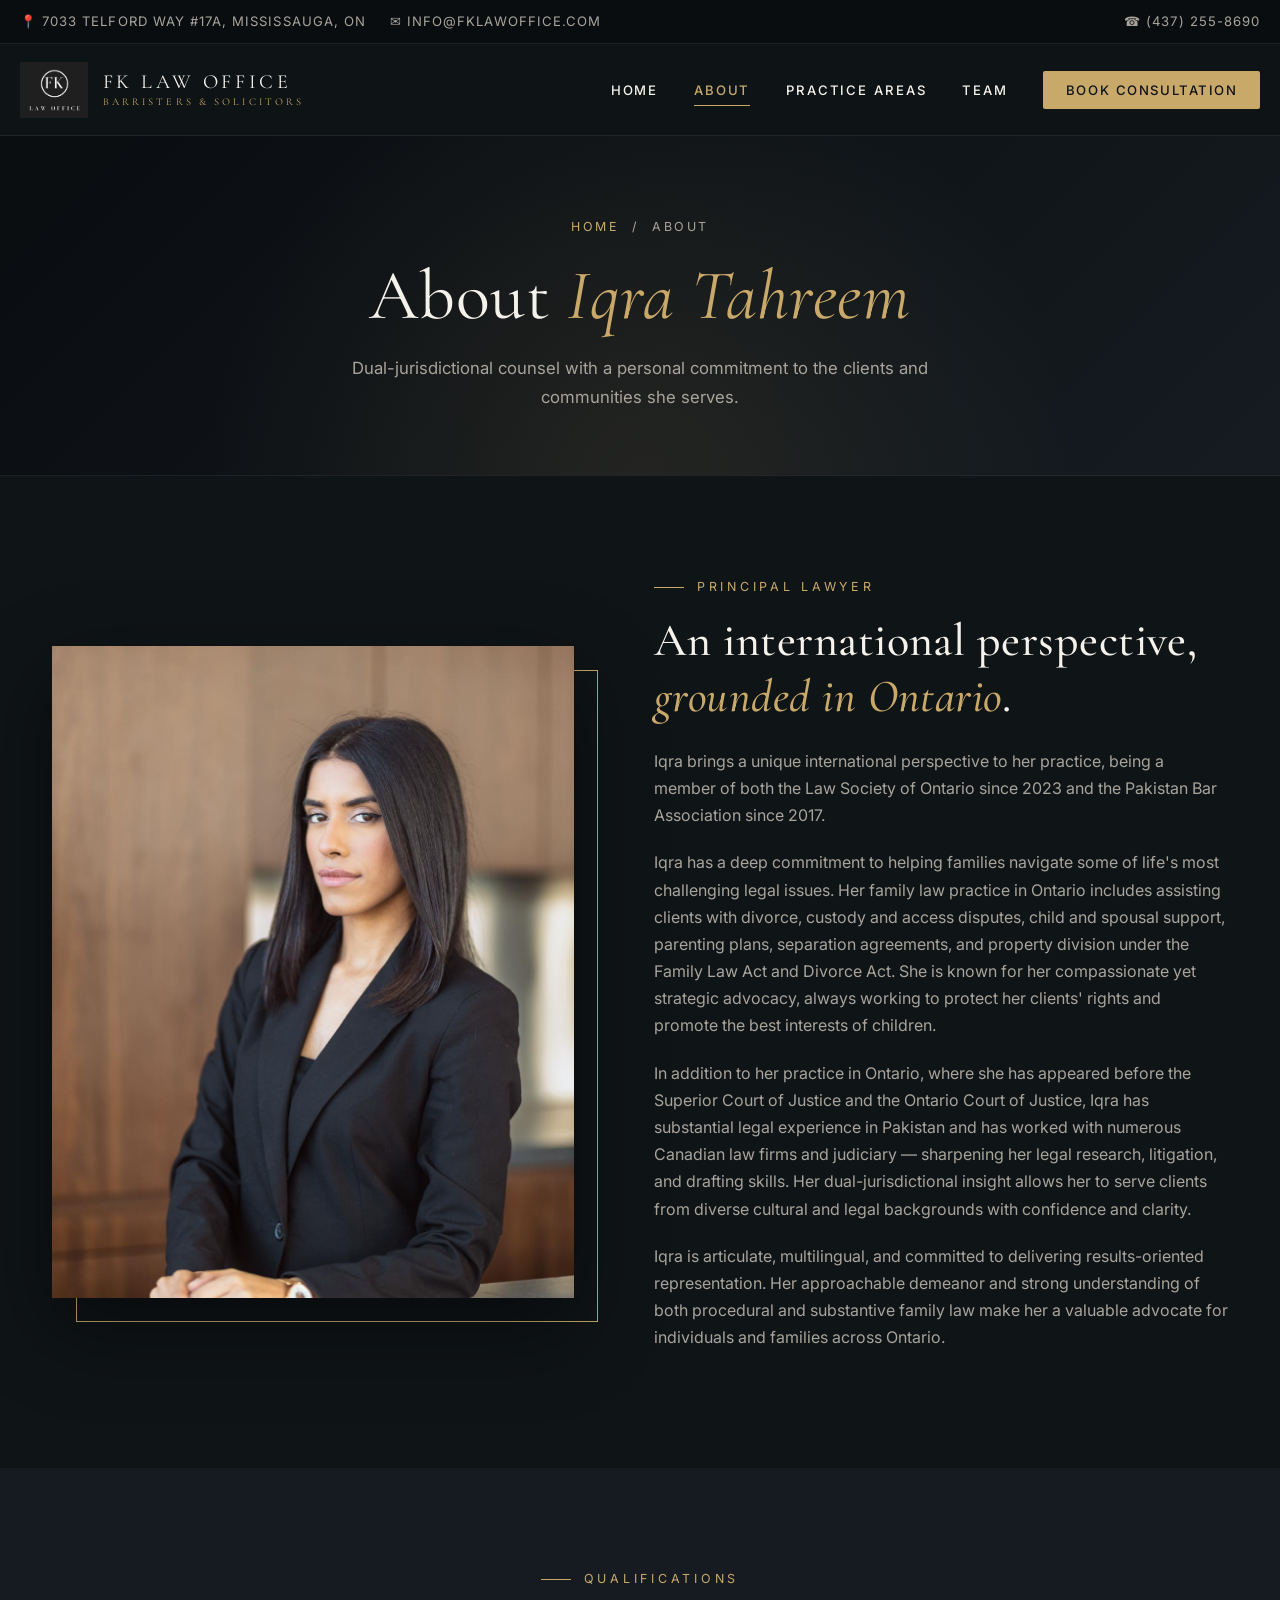
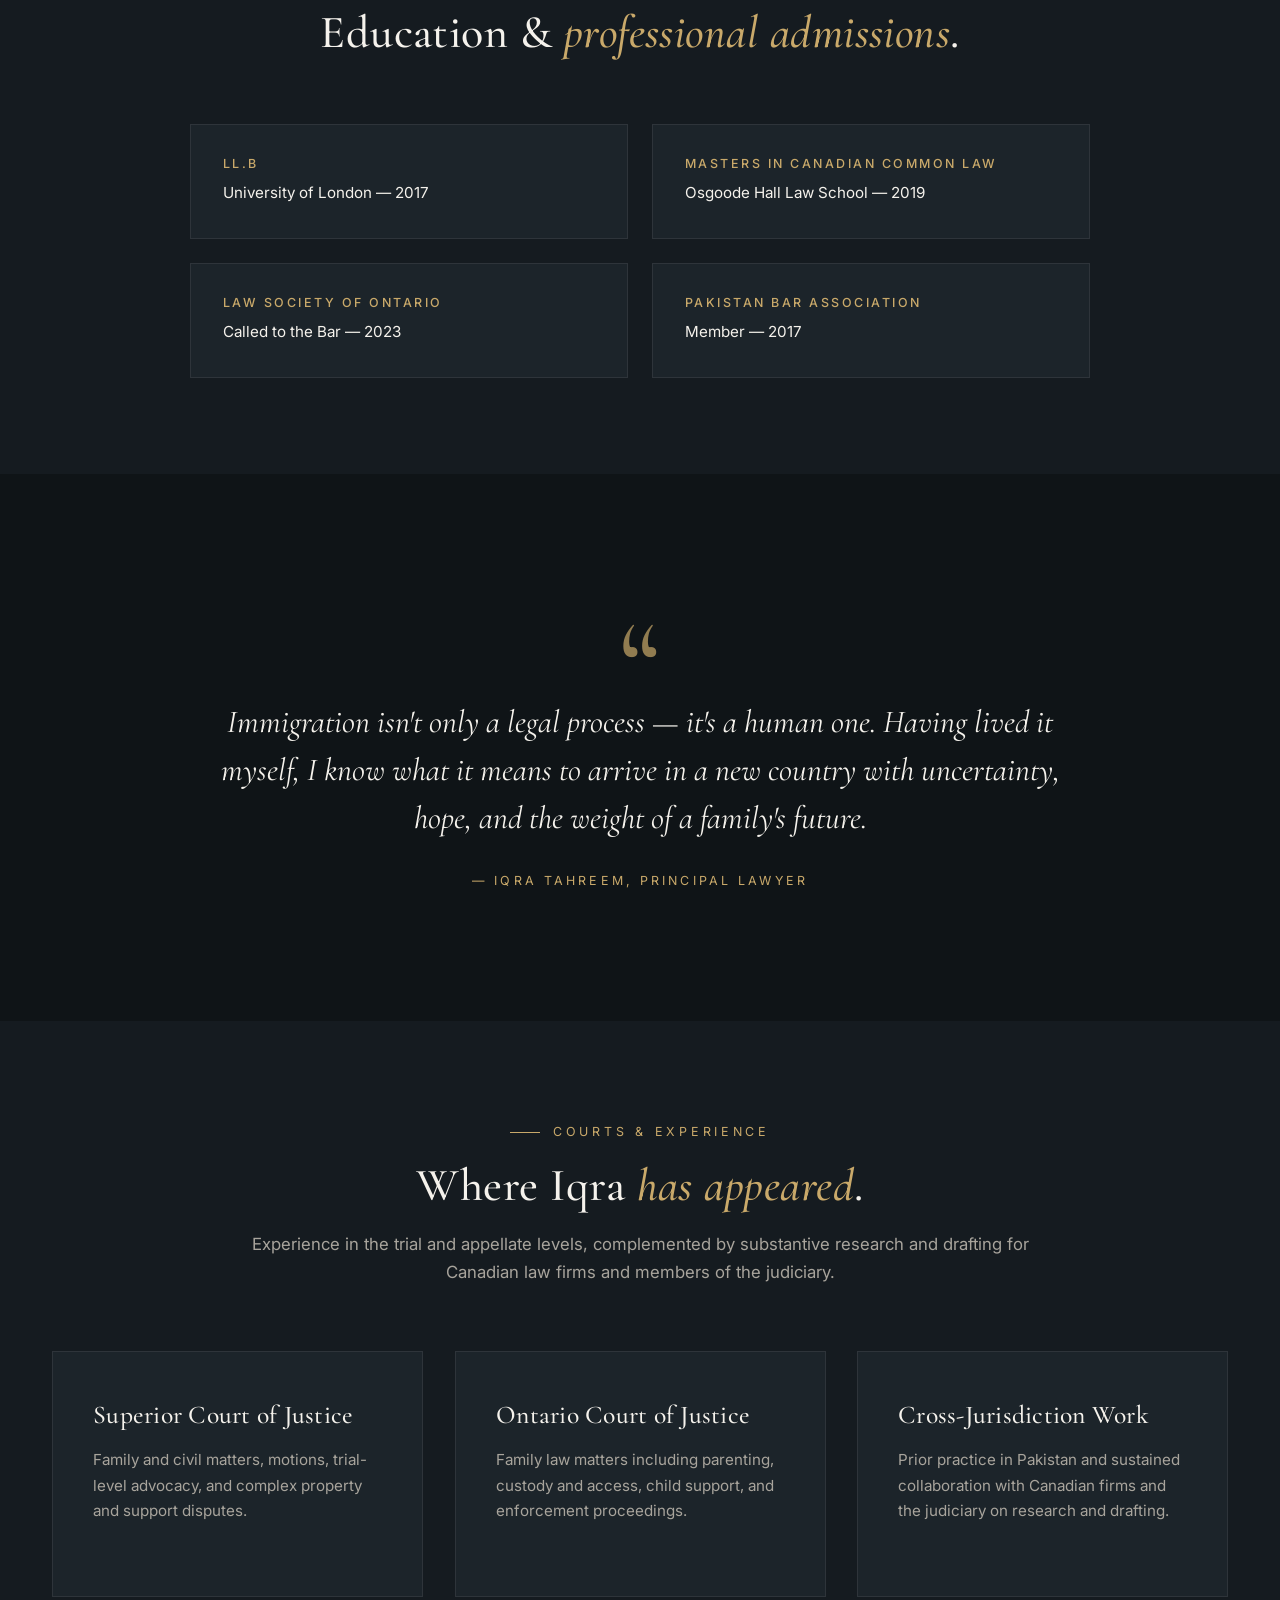
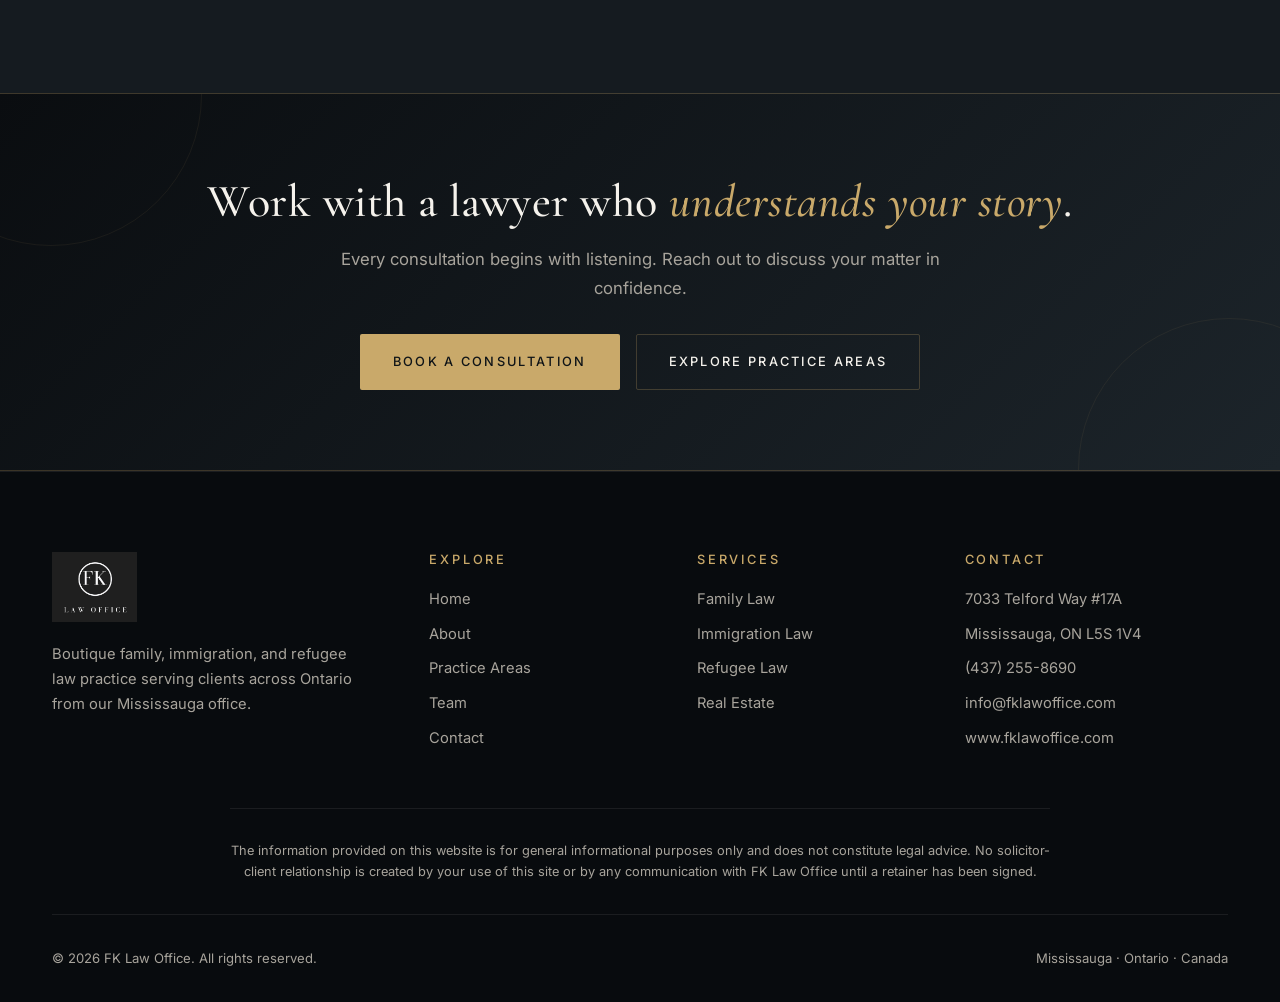
==== commit a3fe0a0a: "Fix showcase-card image rendering; update domain to fklawoffice.com - Replace CSS-variable + ::befor" ====
--- a/about.html
+++ b/about.html
@@ -190,7 +190,7 @@
             <li>Mississauga, ON L5S 1V4</li>
             <li><a href="tel:+14372558690">(437) 255-8690</a></li>
             <li><a href="mailto:info@fklawoffice.com">info@fklawoffice.com</a></li>
-            <li><a href="https://www.fklaw.com">www.fklaw.com</a></li>
+            <li><a href="https://www.fklawoffice.com">www.fklawoffice.com</a></li>
           </ul>
         </div>
       </div>
--- a/css/styles.css
+++ b/css/styles.css
@@ -1456,41 +1456,48 @@
   height: 440px;
   overflow: hidden;
   border: 1px solid var(--color-line-soft);
-  isolation: isolate;
   display: flex;
   align-items: flex-end;
   color: var(--color-ink);
-  transition: transform 0.5s ease;
-}
-
-.showcase-card::before {
-  content: '';
+  transition: transform 0.5s ease, box-shadow 0.5s ease;
+  text-decoration: none;
+  background: #0a0d10;
+}
+
+.showcase-bg {
   position: absolute;
   inset: 0;
-  background-size: cover;
-  background-position: center;
-  background-image: var(--bg);
-  transition: transform 1.5s cubic-bezier(0.2, 0.8, 0.2, 1);
-  z-index: -2;
-}
-
-.showcase-card::after {
-  content: '';
+  width: 100%;
+  height: 100%;
+  object-fit: cover;
+  transition: transform 1.8s cubic-bezier(0.2, 0.8, 0.2, 1), filter 0.6s ease;
+  z-index: 1;
+  filter: saturate(0.9) contrast(1.02);
+}
+
+.showcase-overlay {
   position: absolute;
   inset: 0;
-  background: linear-gradient(to top, rgba(10,13,16,0.95) 10%, rgba(10,13,16,0.55) 55%, rgba(10,13,16,0.25) 100%);
-  z-index: -1;
+  background: linear-gradient(to top, rgba(10,13,16,0.96) 5%, rgba(10,13,16,0.55) 55%, rgba(10,13,16,0.15) 100%);
+  z-index: 2;
   transition: opacity 0.4s ease;
 }
 
-.showcase-card:hover { transform: translateY(-6px); }
-.showcase-card:hover::before { transform: scale(1.1); }
+.showcase-card:hover {
+  transform: translateY(-6px);
+  box-shadow: 0 24px 60px rgba(0, 0, 0, 0.45);
+}
+
+.showcase-card:hover .showcase-bg {
+  transform: scale(1.08);
+  filter: saturate(1.05) contrast(1.05);
+}
 
 .showcase-card-body {
   padding: 2.5rem;
   width: 100%;
   position: relative;
-  z-index: 1;
+  z-index: 3;
 }
 
 .showcase-card-num {
